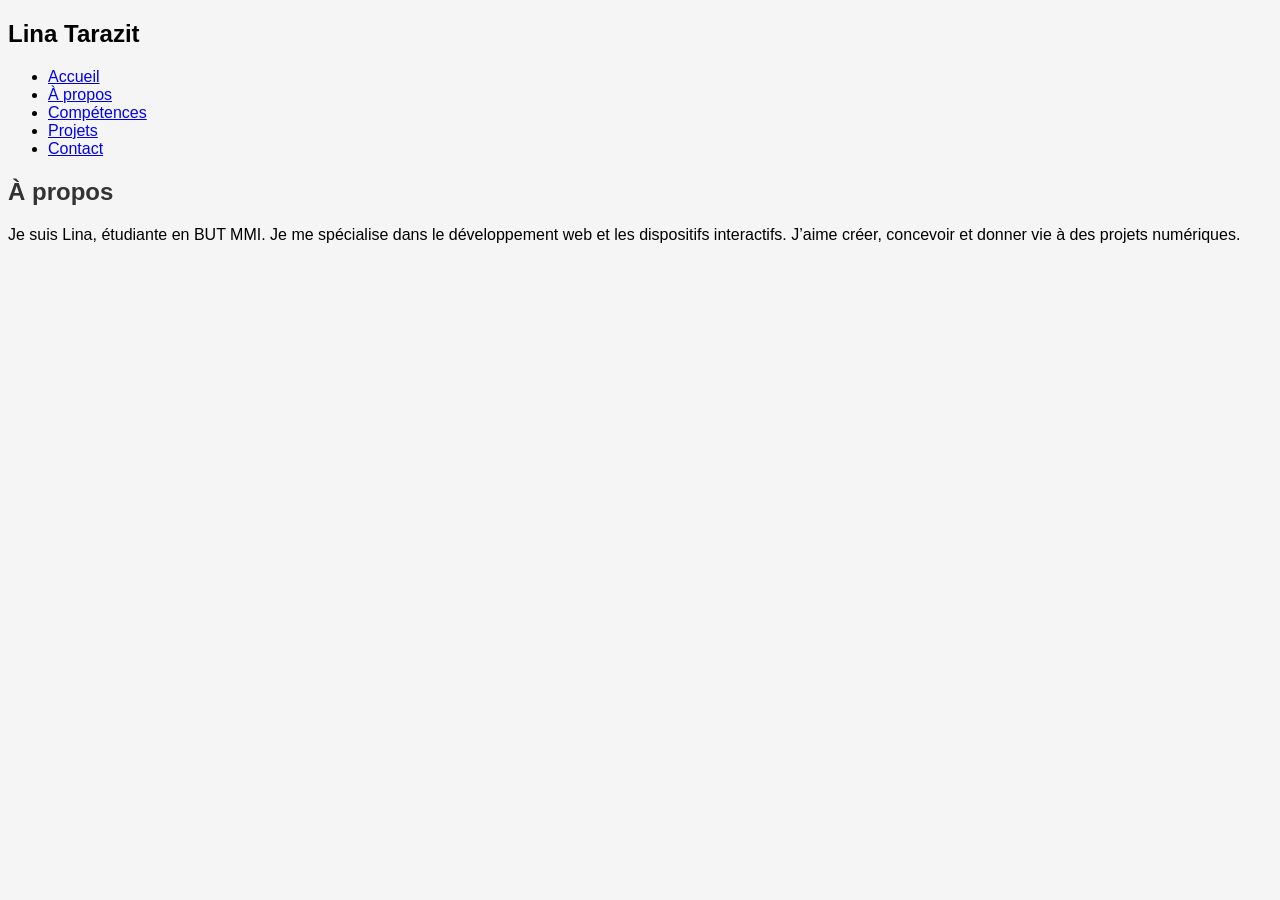
==== apropos.html @ c2084147 "Structure HTML base" ====
<!DOCTYPE html>
<html lang="fr">
<head>
    <meta charset="UTF-8">
    <title>À propos - Lina Tarazit</title>
    <link rel="stylesheet" href="style.css">
</head>

<body>

<header>
    <nav>
        <h2 class="logo">Lina Tarazit</h2>
        <ul>
            <li><a href="index.html">Accueil</a></li>
            <li><a href="apropos.html">À propos</a></li>
            <li><a href="competences.html">Compétences</a></li>
            <li><a href="projets.html">Projets</a></li>
            <li><a href="contact.html">Contact</a></li>
        </ul>
    </nav>
</header>

<section id="apropos">
    <h1>À propos</h1>
    <p>Je suis Lina, étudiante en BUT MMI. Je me spécialise dans le développement web et les dispositifs interactifs. 
    J’aime créer, concevoir et donner vie à des projets numériques.</p>
</section>

</body>
</html>
---- style.css ----
body {
    background: #f5f5f5;
    font-family: Arial;
}
h1 {
    color: #333;
}
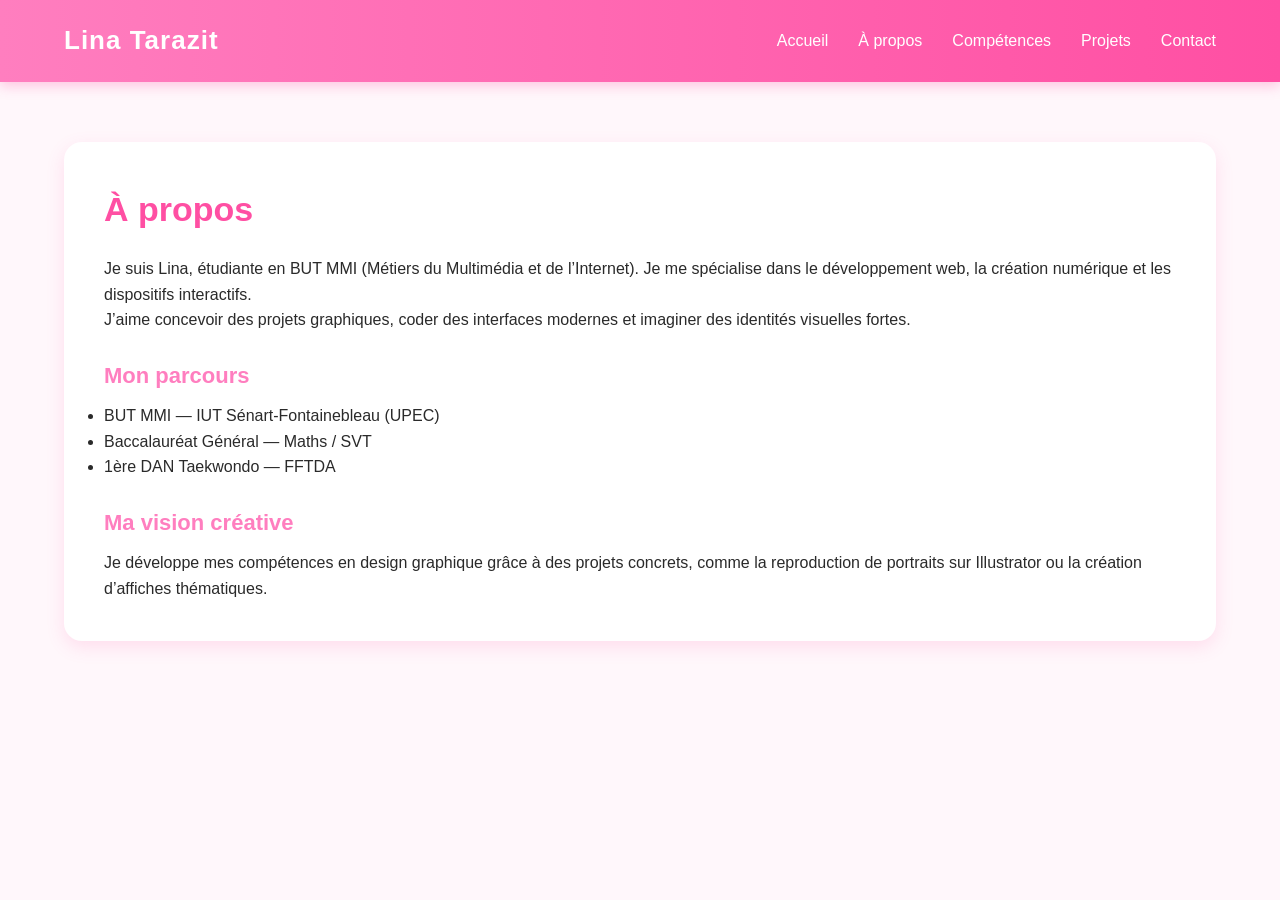
==== commit 3200860a: "AvancementV1" ====
--- a/apropos.html
+++ b/apropos.html
@@ -1,5 +1,6 @@
 <!DOCTYPE html>
 <html lang="fr">
+
 <head>
     <meta charset="UTF-8">
     <title>À propos - Lina Tarazit</title>
@@ -8,25 +9,41 @@
 
 <body>
 
-<header>
-    <nav>
-        <h2 class="logo">Lina Tarazit</h2>
+    <header>
+        <nav>
+            <h2 class="logo">Lina Tarazit</h2>
+            <ul>
+                <li><a href="index.html">Accueil</a></li>
+                <li><a href="apropos.html">À propos</a></li>
+                <li><a href="competences.html">Compétences</a></li>
+                <li><a href="projets.html">Projets</a></li>
+                <li><a href="contact.html">Contact</a></li>
+            </ul>
+        </nav>
+    </header>
+
+    <section id="apropos">
+        <h1>À propos</h1>
+
+        <p>Je suis Lina, étudiante en BUT MMI (Métiers du Multimédia et de l’Internet).
+            Je me spécialise dans le développement web, la création numérique et les dispositifs interactifs.</p>
+
+        <p>J’aime concevoir des projets graphiques, coder des interfaces modernes et imaginer des identités visuelles
+            fortes.</p>
+
+        <h3>Mon parcours</h3>
         <ul>
-            <li><a href="index.html">Accueil</a></li>
-            <li><a href="apropos.html">À propos</a></li>
-            <li><a href="competences.html">Compétences</a></li>
-            <li><a href="projets.html">Projets</a></li>
-            <li><a href="contact.html">Contact</a></li>
+            <li>BUT MMI — IUT Sénart-Fontainebleau (UPEC)</li>
+            <li>Baccalauréat Général — Maths / SVT</li>
+            <li>1ère DAN Taekwondo — FFTDA</li>
         </ul>
-    </nav>
-</header>
 
-<section id="apropos">
-    <h1>À propos</h1>
-    <p>Je suis Lina, étudiante en BUT MMI. Je me spécialise dans le développement web et les dispositifs interactifs. 
-    J’aime créer, concevoir et donner vie à des projets numériques.</p>
-</section>
+        <h3>Ma vision créative</h3>
+        <p>Je développe mes compétences en design graphique grâce à des projets concrets, comme la reproduction de
+            portraits sur Illustrator ou la création d’affiches thématiques.</p>
+    </section>
+
 
 </body>
-</html>
 
+</html>
--- a/style.css
+++ b/style.css
@@ -1,7 +1,274 @@
+/* -------------------------------------------------- */
+/* RESET */
+/* -------------------------------------------------- */
+
+* {
+    margin: 0;
+    padding: 0;
+    box-sizing: border-box;
+}
+
 body {
-    background: #f5f5f5;
-    font-family: Arial;
-}
-h1 {
+    font-family: "Poppins", sans-serif;
+    background: #fff7fb; /* rose très léger */
+    color: #2a2a2a;
+    line-height: 1.6;
+    overflow-x: hidden;
+}
+
+/* -------------------------------------------------- */
+/* HEADER */
+/* -------------------------------------------------- */
+
+header {
+    background: linear-gradient(90deg, #ff7ebf, #ff4fa3); /* rose dégradé */
+    padding: 20px 0;
+    position: sticky;
+    top: 0;
+    z-index: 100;
+    box-shadow: 0 4px 12px rgba(255, 79, 163, 0.3);
+}
+
+nav {
+    width: 90%;
+    margin: auto;
+    display: flex;
+    justify-content: space-between;
+    align-items: center;
+}
+
+.logo {
+    color: white;
+    font-size: 26px;
+    font-weight: 700;
+    letter-spacing: 1px;
+}
+
+nav ul {
+    list-style: none;
+    display: flex;
+    gap: 30px;
+}
+
+nav ul li a {
+    color: white;
+    text-decoration: none;
+    font-size: 16px;
+    transition: 0.3s ease;
+}
+
+nav ul li a:hover {
+    color: #ffe3f3;
+    transform: scale(1.1);
+}
+
+/* -------------------------------------------------- */
+/* SECTIONS */
+/* -------------------------------------------------- */
+
+section {
+    width: 90%;
+    margin: 60px auto;
+    padding: 40px;
+    background: white;
+    border-radius: 18px;
+    box-shadow: 0 6px 18px rgba(255, 79, 163, 0.15);
+    animation: fadeIn 0.8s ease forwards;
+}
+
+@keyframes fadeIn {
+    from { opacity: 0; transform: translateY(20px); }
+    to { opacity: 1; transform: translateY(0); }
+}
+
+section h1 {
+    font-size: 34px;
+    margin-bottom: 20px;
+    color: #ff4fa3; /* rose vif */
+    font-weight: 700;
+}
+
+section h3 {
+    font-size: 22px;
+    margin: 25px 0 10px;
+    color: #ff7ebf; /* rose pastel */
+}
+
+/* -------------------------------------------------- */
+/* GRID PROJETS */
+/* -------------------------------------------------- */
+
+.project-grid {
+    display: grid;
+    grid-template-columns: repeat(auto-fit, minmax(280px, 1fr));
+    gap: 35px;
+    margin-top: 40px;
+}
+
+.project-card {
+    background: #ffffff;
+    border-radius: 18px;
+    padding: 20px;
+    box-shadow: 0 6px 18px rgba(255, 79, 163, 0.18);
+    transition: 0.3s ease;
+    overflow: hidden;
+    border: 2px solid #ffd0e8; /* contour rose pastel */
+}
+
+.project-card:hover {
+    transform: translateY(-8px);
+    box-shadow: 0 10px 25px rgba(255, 79, 163, 0.25);
+}
+
+/* -------------------------------------------------- */
+/* IMAGES */
+/* -------------------------------------------------- */
+
+.project-card img {
+    width: 100%;
+    max-height: 350px;
+    object-fit: contain;
+    background: #ffeaf5; /* fond rose très léger */
+    border-radius: 14px;
+    margin-bottom: 15px;
+    transition: 0.4s ease;
+}
+
+.project-card:hover img {
+    transform: scale(1.03);
+}
+
+/* -------------------------------------------------- */
+/* TEXTES */
+/* -------------------------------------------------- */
+
+.project-card h3 {
+    font-size: 20px;
+    margin-bottom: 10px;
+    color: #ff4fa3;
+    font-weight: 600;
+}
+
+.project-card p {
+    font-size: 15px;
+    margin-bottom: 10px;
+}
+
+.project-card a {
+    color: #ff4fa3;
+    font-weight: 600;
+    text-decoration: none;
+}
+
+.project-card a:hover {
+    text-decoration: underline;
+}
+
+/* -------------------------------------------------- */
+/* FOOTER */
+/* -------------------------------------------------- */
+
+footer {
+    background: #ff4fa3;
+    color: white;
+    padding: 30px;
+    text-align: center;
+    margin-top: 60px;
+    font-size: 14px;
+    letter-spacing: 0.5px;
+    box-shadow: 0 -4px 12px rgba(255, 79, 163, 0.25);
+}
+
+/* -------------------------------------------------- */
+/* RESPONSIVE */
+/* -------------------------------------------------- */
+
+@media (max-width: 768px) {
+
+    nav ul {
+        gap: 15px;
+    }
+
+    section {
+        padding: 25px;
+    }
+
+    .project-card img {
+        max-height: 250px;
+    }
+}
+
+
+/* -------------------------------------------------- */
+/* COMPETENCES INTERACTIVES */
+/* -------------------------------------------------- */
+
+#competences {
+    text-align: center;
+}
+
+.competences-intro {
+    font-size: 18px;
+    margin-bottom: 30px;
+    color: #444;
+    max-width: 600px;
+    margin-left: auto;
+    margin-right: auto;
+}
+
+.competences-grid {
+    display: grid;
+    grid-template-columns: repeat(auto-fit, minmax(260px, 1fr));
+    gap: 35px;
+    margin-top: 40px;
+}
+
+.competence-card {
+    background: #ffffff;
+    padding: 25px;
+    border-radius: 18px;
+    box-shadow: 0 6px 18px rgba(255, 79, 163, 0.18);
+    border: 2px solid #ffd0e8;
+    transition: 0.3s ease;
+}
+
+.competence-card:hover {
+    transform: translateY(-6px);
+    box-shadow: 0 10px 25px rgba(255, 79, 163, 0.25);
+}
+
+.competence-card h3 {
+    color: #ff4fa3;
+    margin-bottom: 15px;
+    font-size: 22px;
+}
+
+/* Barres de progression */
+.skill {
+    margin-bottom: 15px;
+    text-align: left;
+}
+
+.skill span {
+    font-weight: 600;
     color: #333;
 }
+
+.bar {
+    width: 100%;
+    height: 10px;
+    background: #ffe3f3;
+    border-radius: 10px;
+    margin-top: 5px;
+    overflow: hidden;
+}
+
+.progress {
+    height: 100%;
+    background: #ff4fa3;
+    width: 0;
+    border-radius: 10px;
+    transition: width 1s ease;
+}
+
+
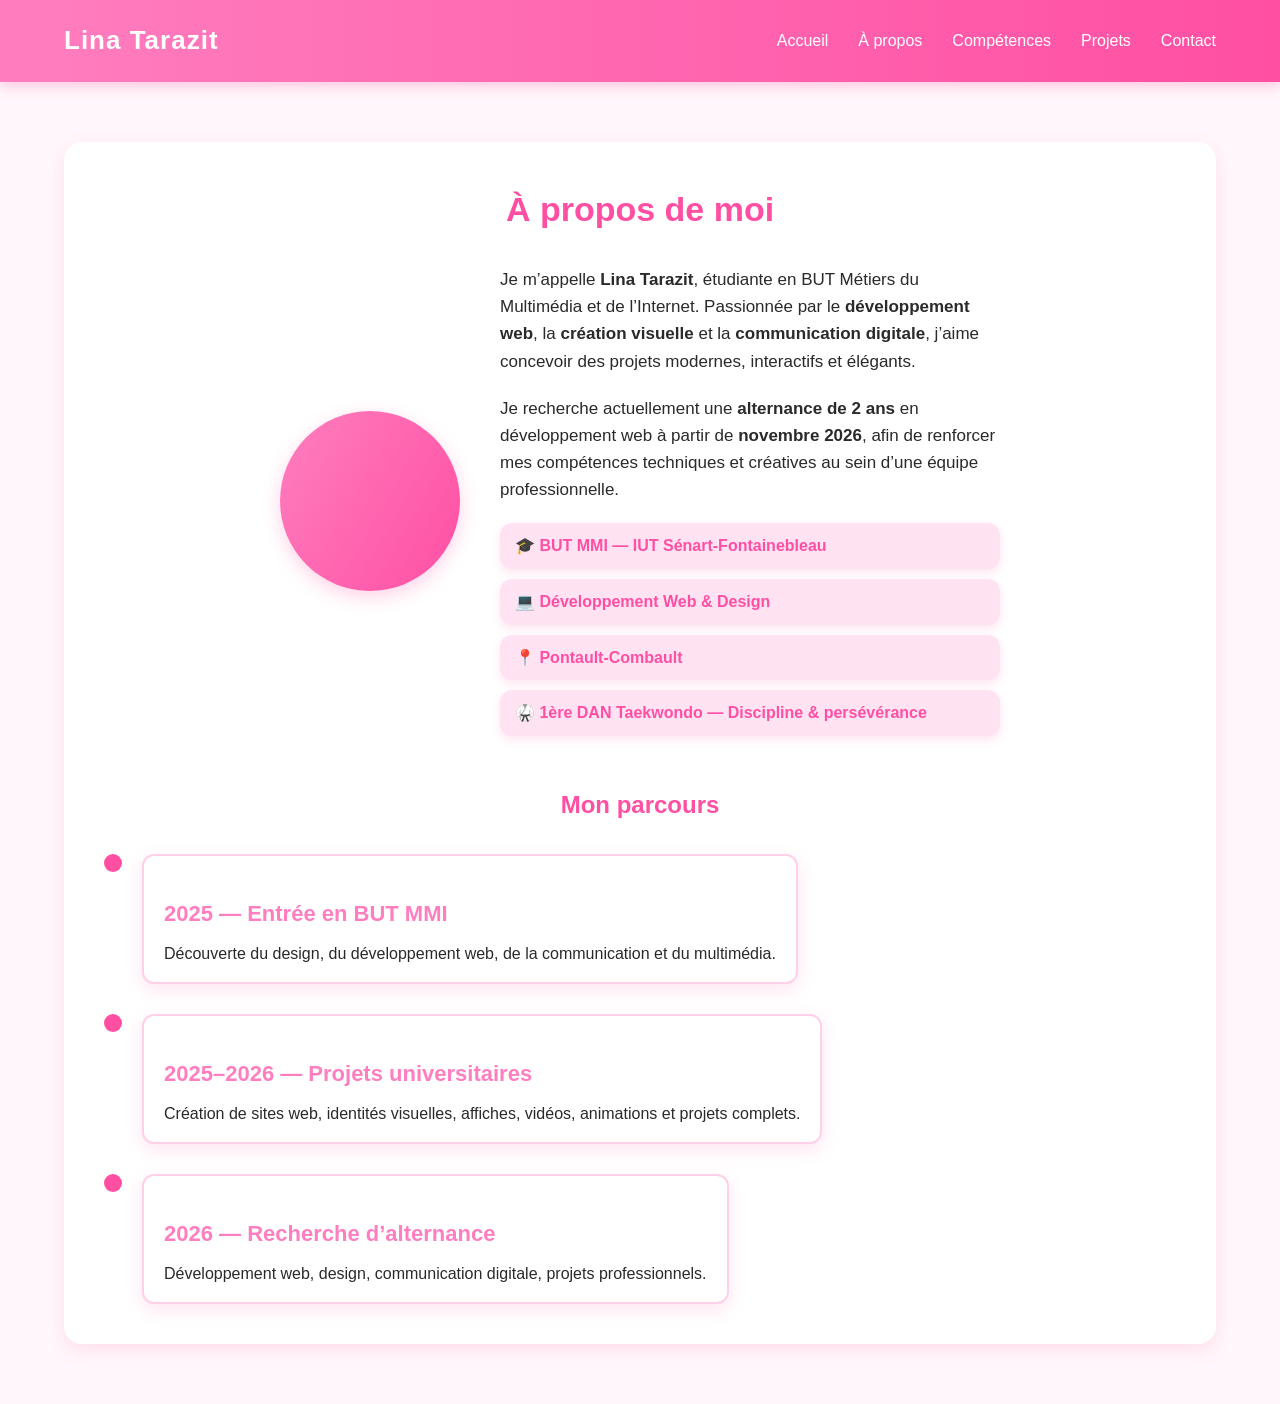
==== commit 38679646: "Final_Version2" ====
--- a/apropos.html
+++ b/apropos.html
@@ -9,41 +9,85 @@
 
 <body>
 
-    <header>
-        <nav>
-            <h2 class="logo">Lina Tarazit</h2>
-            <ul>
-                <li><a href="index.html">Accueil</a></li>
-                <li><a href="apropos.html">À propos</a></li>
-                <li><a href="competences.html">Compétences</a></li>
-                <li><a href="projets.html">Projets</a></li>
-                <li><a href="contact.html">Contact</a></li>
-            </ul>
-        </nav>
-    </header>
+<header>
+    <nav>
+        <h2 class="logo">Lina Tarazit</h2>
+        <ul>
+            <li><a href="index.html">Accueil</a></li>
+            <li><a href="apropos.html">À propos</a></li>
+            <li><a href="competences.html">Compétences</a></li>
+            <li><a href="projets.html">Projets</a></li>
+            <li><a href="contact.html">Contact</a></li>
+        </ul>
+    </nav>
+</header>
 
-    <section id="apropos">
-        <h1>À propos</h1>
+<section id="apropos">
 
-        <p>Je suis Lina, étudiante en BUT MMI (Métiers du Multimédia et de l’Internet).
-            Je me spécialise dans le développement web, la création numérique et les dispositifs interactifs.</p>
+    <h1>À propos de moi</h1>
 
-        <p>J’aime concevoir des projets graphiques, coder des interfaces modernes et imaginer des identités visuelles
-            fortes.</p>
+    <div class="apropos-container">
 
-        <h3>Mon parcours</h3>
-        <ul>
-            <li>BUT MMI — IUT Sénart-Fontainebleau (UPEC)</li>
-            <li>Baccalauréat Général — Maths / SVT</li>
-            <li>1ère DAN Taekwondo — FFTDA</li>
-        </ul>
+        <!-- PHOTO -->
+        <div class="apropos-photo">
+            <div class="photo-circle"></div>
+        </div>
 
-        <h3>Ma vision créative</h3>
-        <p>Je développe mes compétences en design graphique grâce à des projets concrets, comme la reproduction de
-            portraits sur Illustrator ou la création d’affiches thématiques.</p>
-    </section>
+        <!-- TEXTE -->
+        <div class="apropos-texte">
+            <p class="intro">
+                Je m’appelle <strong>Lina Tarazit</strong>, étudiante en BUT Métiers du Multimédia et de l’Internet.
+                Passionnée par le <strong>développement web</strong>, la <strong>création visuelle</strong> et la 
+                <strong>communication digitale</strong>, j’aime concevoir des projets modernes, interactifs et élégants.
+            </p>
 
+            <p class="intro">
+                Je recherche actuellement une <strong>alternance de 2 ans</strong> en développement web à partir de 
+                <strong>novembre 2026</strong>, afin de renforcer mes compétences techniques et créatives au sein d’une équipe professionnelle.
+            </p>
 
+            <div class="infos">
+                <div class="info-item">🎓 BUT MMI — IUT Sénart-Fontainebleau</div>
+                <div class="info-item">💻 Développement Web & Design</div>
+                <div class="info-item">📍 Pontault-Combault</div>
+                <div class="info-item">🥋 1ère DAN Taekwondo — Discipline & persévérance</div>
+            </div>
+        </div>
+    </div>
+
+    <!-- PARCOURS -->
+    <h2 class="timeline-title">Mon parcours</h2>
+
+    <div class="timeline">
+
+        <div class="timeline-item">
+            <div class="timeline-dot"></div>
+            <div class="timeline-content">
+                <h3>2025 — Entrée en BUT MMI</h3>
+                <p>Découverte du design, du développement web, de la communication et du multimédia.</p>
+            </div>
+        </div>
+
+        <div class="timeline-item">
+            <div class="timeline-dot"></div>
+            <div class="timeline-content">
+                <h3>2025–2026 — Projets universitaires</h3>
+                <p>Création de sites web, identités visuelles, affiches, vidéos, animations et projets complets.</p>
+            </div>
+        </div>
+
+        <div class="timeline-item">
+            <div class="timeline-dot"></div>
+            <div class="timeline-content">
+                <h3>2026 — Recherche d’alternance</h3>
+                <p>Développement web, design, communication digitale, projets professionnels.</p>
+            </div>
+        </div>
+
+    </div>
+
+</section>
+
+<script src="script.js"></script>
 </body>
-
-</html>+</html>
--- a/style.css
+++ b/style.css
@@ -272,3 +272,258 @@
 }
 
 
+#accueil {
+    background: linear-gradient(120deg, #ffe3f3, #ff7ebf, #ff4fa3);
+    background-size: 300% 300%;
+    animation: gradientMove 12s ease infinite;
+    color: white;
+}
+
+@keyframes gradientMove {
+    0% { background-position: 0% 50%; }
+    50% { background-position: 100% 50%; }
+    100% { background-position: 0% 50%; }
+}
+
+#accueil h1 {
+    opacity: 0;
+    transform: translateY(20px);
+    animation: fadeUp 1s ease forwards;
+}
+
+#accueil h2 {
+    opacity: 0;
+    transform: translateY(20px);
+    animation: fadeUp 1s ease forwards 0.3s;
+}
+
+@keyframes fadeUp {
+    to {
+        opacity: 1;
+        transform: translateY(0);
+    }
+}
+
+/* -------------------------------------------------- */
+/* ACCUEIL — BOUTON */
+/* -------------------------------------------------- */
+
+.cta-btn {
+    display: inline-block;
+    margin-top: 25px;
+    padding: 12px 25px;
+    background: white;
+    color: #ff4fa3;
+    font-weight: 600;
+    border-radius: 12px;
+    text-decoration: none;
+    transition: 0.3s ease;
+}
+
+.cta-btn:hover {
+    background: #ffe3f3;
+    transform: translateY(-4px);
+    box-shadow: 0 6px 15px rgba(255, 79, 163, 0.3);
+}
+
+/* -------------------------------------------------- */
+/* ACCUEIL — ICONES */
+/* -------------------------------------------------- */
+
+.skills-icons {
+    margin-top: 30px;
+    display: flex;
+    gap: 20px;
+    justify-content: center;
+    flex-wrap: wrap;
+}
+
+.icon {
+    background: rgba(255, 255, 255, 0.3);
+    padding: 12px 20px;
+    border-radius: 12px;
+    backdrop-filter: blur(6px);
+    color: white;
+    font-weight: 600;
+    transition: 0.3s ease;
+}
+
+.icon:hover {
+    transform: translateY(-5px);
+    background: rgba(255, 255, 255, 0.5);
+}
+
+#accueil h1 {
+    opacity: 0;
+    transform: translateY(20px);
+    animation: fadeUp 1s ease forwards;
+}
+
+#accueil h2 {
+    opacity: 0;
+    transform: translateY(20px);
+    animation: fadeUp 1s ease forwards 0.3s;
+}
+
+@keyframes fadeUp {
+    to {
+        opacity: 1;
+        transform: translateY(0);
+    }
+}
+
+#accueil {
+    background: linear-gradient(120deg, #ffe3f3, #ff7ebf, #ff4fa3);
+    background-size: 300% 300%;
+    animation: gradientMove 12s ease infinite;
+    color: white;
+}
+
+@keyframes gradientMove {
+    0% { background-position: 0% 50%; }
+    50% { background-position: 100% 50%; }
+    100% { background-position: 0% 50%; }
+}
+
+
+/* -------------------------------------------------- */
+/* A PROPOS */
+/* -------------------------------------------------- */
+
+#apropos {
+    text-align: center;
+}
+
+.apropos-container {
+    display: flex;
+    align-items: center;
+    justify-content: center;
+    gap: 40px;
+    flex-wrap: wrap;
+    margin-top: 30px;
+}
+
+/* Photo ronde */
+.photo-circle {
+    width: 180px;
+    height: 180px;
+    background: linear-gradient(120deg, #ff7ebf, #ff4fa3);
+    border-radius: 50%;
+    box-shadow: 0 6px 18px rgba(255, 79, 163, 0.25);
+    animation: popIn 0.8s ease forwards;
+}
+
+@keyframes popIn {
+    from { transform: scale(0.6); opacity: 0; }
+    to { transform: scale(1); opacity: 1; }
+}
+
+/* Texte */
+.apropos-texte {
+    max-width: 500px;
+    text-align: left;
+}
+
+.apropos-texte h1 {
+    color: #ff4fa3;
+    margin-bottom: 15px;
+}
+
+.apropos-texte .intro {
+    font-size: 17px;
+    margin-bottom: 20px;
+}
+
+/* Infos */
+.infos {
+    display: flex;
+    flex-direction: column;
+    gap: 10px;
+}
+
+.info-item {
+    background: #ffe3f3;
+    padding: 10px 15px;
+    border-radius: 12px;
+    font-weight: 600;
+    color: #ff4fa3;
+    box-shadow: 0 4px 10px rgba(255, 79, 163, 0.15);
+    transition: 0.3s ease;
+}
+
+.info-item:hover {
+    transform: translateX(6px);
+}
+
+/* Timeline */
+.timeline-title {
+    margin-top: 50px;
+    color: #ff4fa3;
+}
+
+.timeline {
+    margin-top: 30px;
+    display: flex;
+    flex-direction: column;
+    gap: 30px;
+}
+
+.timeline-item {
+    display: flex;
+    align-items: flex-start;
+    gap: 20px;
+    opacity: 0;
+    transform: translateY(20px);
+    animation: fadeUp 1s ease forwards;
+}
+
+.timeline-item:nth-child(2) {
+    animation-delay: 0.3s;
+}
+
+.timeline-item:nth-child(3) {
+    animation-delay: 0.6s;
+}
+
+.timeline-dot {
+    width: 18px;
+    height: 18px;
+    background: #ff4fa3;
+    border-radius: 50%;
+}
+
+.timeline-content {
+    background: white;
+    padding: 15px 20px;
+    border-radius: 12px;
+    box-shadow: 0 6px 18px rgba(255, 79, 163, 0.15);
+    border: 2px solid #ffd0e8;
+    text-align: left;
+}
+
+
+#apropos .intro,
+#apropos .info-item,
+#apropos .timeline-item {
+    transition: 0.8s ease;
+}
+
+
+.photo-circle {
+    transition: transform 0.4s ease;
+}
+
+.photo-circle:hover {
+    transform: scale(1.08) rotate(2deg);
+}
+
+
+.timeline-dot {
+    animation: pulse 2s infinite ease-in-out;
+}
+
+@keyframes pulse {
+    0% { transform: scale(1); }
+    50% { transform: scale(1.25); }
+    100% { transform: scale(1); }
+}
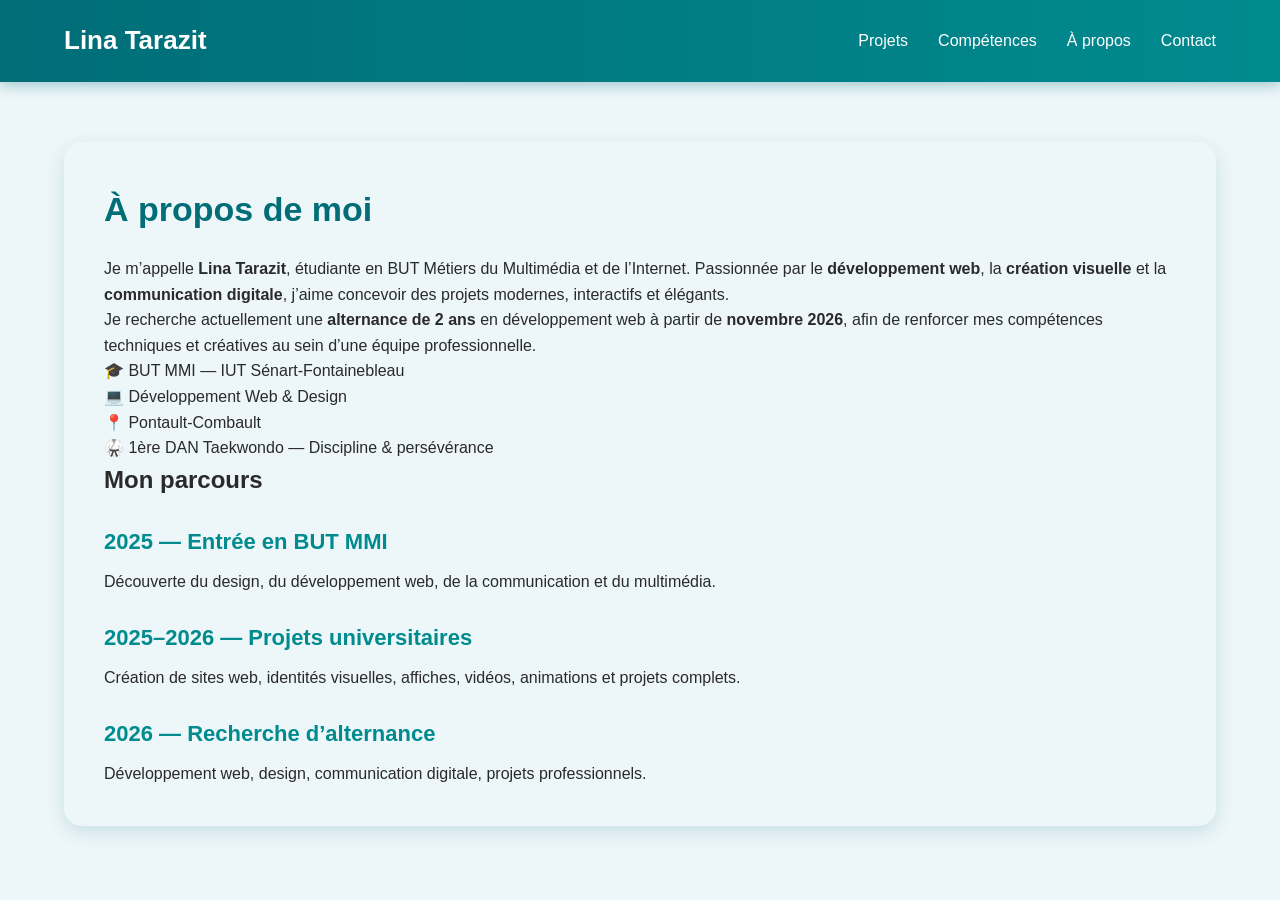
==== commit c542144c: "modificationVProfSite" ====
--- a/apropos.html
+++ b/apropos.html
@@ -9,85 +9,88 @@
 
 <body>
 
-<header>
-    <nav>
-        <h2 class="logo">Lina Tarazit</h2>
-        <ul>
-            <li><a href="index.html">Accueil</a></li>
-            <li><a href="apropos.html">À propos</a></li>
-            <li><a href="competences.html">Compétences</a></li>
-            <li><a href="projets.html">Projets</a></li>
-            <li><a href="contact.html">Contact</a></li>
-        </ul>
-    </nav>
-</header>
+    <header>
+        <nav>
+            <h2 class="logo"><a href="index.html">Lina Tarazit</a></h2>
+            <ul>
+                <li><a href="projets.html">Projets</a></li>
+                <li><a href="competences.html">Compétences</a></li>
+                <li><a href="apropos.html">À propos</a></li>
+                <li><a href="contact.html">Contact</a></li>
+            </ul>
+        </nav>
 
-<section id="apropos">
+    </header>
 
-    <h1>À propos de moi</h1>
+    <section id="apropos">
 
-    <div class="apropos-container">
+        <h1>À propos de moi</h1>
 
-        <!-- PHOTO -->
-        <div class="apropos-photo">
-            <div class="photo-circle"></div>
-        </div>
+        <div class="apropos-container">
 
-        <!-- TEXTE -->
-        <div class="apropos-texte">
-            <p class="intro">
-                Je m’appelle <strong>Lina Tarazit</strong>, étudiante en BUT Métiers du Multimédia et de l’Internet.
-                Passionnée par le <strong>développement web</strong>, la <strong>création visuelle</strong> et la 
-                <strong>communication digitale</strong>, j’aime concevoir des projets modernes, interactifs et élégants.
-            </p>
+            <!-- PHOTO -->
+            <div class="apropos-photo">
+                <div class="photo-circle"></div>
+            </div>
 
-            <p class="intro">
-                Je recherche actuellement une <strong>alternance de 2 ans</strong> en développement web à partir de 
-                <strong>novembre 2026</strong>, afin de renforcer mes compétences techniques et créatives au sein d’une équipe professionnelle.
-            </p>
+            <!-- TEXTE -->
+            <div class="apropos-texte">
+                <p class="intro">
+                    Je m’appelle <strong>Lina Tarazit</strong>, étudiante en BUT Métiers du Multimédia et de l’Internet.
+                    Passionnée par le <strong>développement web</strong>, la <strong>création visuelle</strong> et la
+                    <strong>communication digitale</strong>, j’aime concevoir des projets modernes, interactifs et
+                    élégants.
+                </p>
 
-            <div class="infos">
-                <div class="info-item">🎓 BUT MMI — IUT Sénart-Fontainebleau</div>
-                <div class="info-item">💻 Développement Web & Design</div>
-                <div class="info-item">📍 Pontault-Combault</div>
-                <div class="info-item">🥋 1ère DAN Taekwondo — Discipline & persévérance</div>
-            </div>
-        </div>
-    </div>
+                <p class="intro">
+                    Je recherche actuellement une <strong>alternance de 2 ans</strong> en développement web à partir de
+                    <strong>novembre 2026</strong>, afin de renforcer mes compétences techniques et créatives au sein
+                    d’une équipe professionnelle.
+                </p>
 
-    <!-- PARCOURS -->
-    <h2 class="timeline-title">Mon parcours</h2>
-
-    <div class="timeline">
-
-        <div class="timeline-item">
-            <div class="timeline-dot"></div>
-            <div class="timeline-content">
-                <h3>2025 — Entrée en BUT MMI</h3>
-                <p>Découverte du design, du développement web, de la communication et du multimédia.</p>
+                <div class="infos">
+                    <div class="info-item">🎓 BUT MMI — IUT Sénart-Fontainebleau</div>
+                    <div class="info-item">💻 Développement Web & Design</div>
+                    <div class="info-item">📍 Pontault-Combault</div>
+                    <div class="info-item">🥋 1ère DAN Taekwondo — Discipline & persévérance</div>
+                </div>
             </div>
         </div>
 
-        <div class="timeline-item">
-            <div class="timeline-dot"></div>
-            <div class="timeline-content">
-                <h3>2025–2026 — Projets universitaires</h3>
-                <p>Création de sites web, identités visuelles, affiches, vidéos, animations et projets complets.</p>
+        <!-- PARCOURS -->
+        <h2 class="timeline-title">Mon parcours</h2>
+
+        <div class="timeline">
+
+            <div class="timeline-item">
+                <div class="timeline-dot"></div>
+                <div class="timeline-content">
+                    <h3>2025 — Entrée en BUT MMI</h3>
+                    <p>Découverte du design, du développement web, de la communication et du multimédia.</p>
+                </div>
             </div>
+
+            <div class="timeline-item">
+                <div class="timeline-dot"></div>
+                <div class="timeline-content">
+                    <h3>2025–2026 — Projets universitaires</h3>
+                    <p>Création de sites web, identités visuelles, affiches, vidéos, animations et projets complets.</p>
+                </div>
+            </div>
+
+            <div class="timeline-item">
+                <div class="timeline-dot"></div>
+                <div class="timeline-content">
+                    <h3>2026 — Recherche d’alternance</h3>
+                    <p>Développement web, design, communication digitale, projets professionnels.</p>
+                </div>
+            </div>
+
         </div>
 
-        <div class="timeline-item">
-            <div class="timeline-dot"></div>
-            <div class="timeline-content">
-                <h3>2026 — Recherche d’alternance</h3>
-                <p>Développement web, design, communication digitale, projets professionnels.</p>
-            </div>
-        </div>
+    </section>
 
-    </div>
+    <script src="script.js"></script>
+</body>
 
-</section>
-
-<script src="script.js"></script>
-</body>
-</html>
+</html>
--- a/style.css
+++ b/style.css
@@ -10,7 +10,7 @@
 
 body {
     font-family: "Poppins", sans-serif;
-    background: #fff7fb; /* rose très léger */
+    background: #edf6f9;
     color: #2a2a2a;
     line-height: 1.6;
     overflow-x: hidden;
@@ -21,12 +21,12 @@
 /* -------------------------------------------------- */
 
 header {
-    background: linear-gradient(90deg, #ff7ebf, #ff4fa3); /* rose dégradé */
+    background: linear-gradient(90deg, #006d77, #008b8f);
     padding: 20px 0;
     position: sticky;
     top: 0;
     z-index: 100;
-    box-shadow: 0 4px 12px rgba(255, 79, 163, 0.3);
+    box-shadow: 0 4px 12px rgba(0, 109, 119, 0.3);
 }
 
 nav {
@@ -37,11 +37,11 @@
     align-items: center;
 }
 
-.logo {
+.logo a {
     color: white;
+    text-decoration: none;
     font-size: 26px;
     font-weight: 700;
-    letter-spacing: 1px;
 }
 
 nav ul {
@@ -58,8 +58,7 @@
 }
 
 nav ul li a:hover {
-    color: #ffe3f3;
-    transform: scale(1.1);
+    opacity: 0.8;
 }
 
 /* -------------------------------------------------- */
@@ -70,9 +69,9 @@
     width: 90%;
     margin: 60px auto;
     padding: 40px;
-    background: white;
-    border-radius: 18px;
-    box-shadow: 0 6px 18px rgba(255, 79, 163, 0.15);
+    background: #edf6f9;
+    border-radius: 18px;
+    box-shadow: 0 6px 18px rgba(0, 109, 119, 0.15);
     animation: fadeIn 0.8s ease forwards;
 }
 
@@ -84,18 +83,18 @@
 section h1 {
     font-size: 34px;
     margin-bottom: 20px;
-    color: #ff4fa3; /* rose vif */
+    color: #006d77;
     font-weight: 700;
 }
 
 section h3 {
     font-size: 22px;
     margin: 25px 0 10px;
-    color: #ff7ebf; /* rose pastel */
-}
-
-/* -------------------------------------------------- */
-/* GRID PROJETS */
+    color: #008b8f;
+}
+
+/* -------------------------------------------------- */
+/* PROJETS */
 /* -------------------------------------------------- */
 
 .project-grid {
@@ -106,77 +105,125 @@
 }
 
 .project-card {
+    display: block;
     background: #ffffff;
     border-radius: 18px;
     padding: 20px;
-    box-shadow: 0 6px 18px rgba(255, 79, 163, 0.18);
-    transition: 0.3s ease;
-    overflow: hidden;
-    border: 2px solid #ffd0e8; /* contour rose pastel */
+    text-decoration: none;
+    color: inherit;
+    border: 2px solid #83c5be;
+    box-shadow: 0 6px 18px rgba(0, 109, 119, 0.18);
+    transition: 0.3s ease;
 }
 
 .project-card:hover {
     transform: translateY(-8px);
-    box-shadow: 0 10px 25px rgba(255, 79, 163, 0.25);
-}
-
-/* -------------------------------------------------- */
-/* IMAGES */
-/* -------------------------------------------------- */
+    box-shadow: 0 10px 25px rgba(0, 109, 119, 0.25);
+}
 
 .project-card img {
     width: 100%;
     max-height: 350px;
     object-fit: contain;
-    background: #ffeaf5; /* fond rose très léger */
+    background: #edf6f9;
     border-radius: 14px;
     margin-bottom: 15px;
-    transition: 0.4s ease;
-}
-
-.project-card:hover img {
-    transform: scale(1.03);
-}
-
-/* -------------------------------------------------- */
-/* TEXTES */
-/* -------------------------------------------------- */
+}
 
 .project-card h3 {
     font-size: 20px;
     margin-bottom: 10px;
-    color: #ff4fa3;
+    color: #006d77;
+    transition: 0.3s ease;
+}
+
+.project-card:hover h3 {
+    color: #008b8f;
+}
+
+/* -------------------------------------------------- */
+/* PAGE PROJET DETAIL */
+/* -------------------------------------------------- */
+
+#projet-detail {
+    text-align: left;
+}
+
+.projet-desc {
+    font-size: 18px;
+    margin-bottom: 25px;
+}
+
+/* -------------------------------------------------- */
+/* SLIDER AVANT / APRÈS */
+/* -------------------------------------------------- */
+
+.slider-container {
+    position: relative;
+    width: 100%;
+    max-width: 700px;
+    margin: 40px auto;
+    overflow: hidden;
+    border-radius: 18px;
+    border: 3px solid #006d77;
+    box-shadow: 0 6px 18px rgba(0, 109, 119, 0.18);
+}
+
+.slider-img img {
+    width: 100%;
+    display: block;
+}
+
+.slider-img.vector {
+    position: absolute;
+    top: 0;
+    left: 0;
+    width: 50%;
+    overflow: hidden;
+}
+
+.slider-range {
+    width: 100%;
+    margin-top: 20px;
+    cursor: pointer;
+}
+
+.slider-img.original img {
+    transform: scale(0.97);
+}
+
+/* -------------------------------------------------- */
+/* LISTES */
+/* -------------------------------------------------- */
+
+.projet-list {
+    margin-left: 20px;
+    margin-bottom: 25px;
+}
+
+.projet-list li {
+    margin-bottom: 8px;
+    font-size: 16px;
+}
+
+/* -------------------------------------------------- */
+/* BOUTON RETOUR */
+/* -------------------------------------------------- */
+
+.retour-btn {
+    display: inline-block;
+    margin-top: 30px;
+    padding: 12px 25px;
+    background: #006d77;
+    color: white;
+    border-radius: 12px;
+    text-decoration: none;
     font-weight: 600;
-}
-
-.project-card p {
-    font-size: 15px;
-    margin-bottom: 10px;
-}
-
-.project-card a {
-    color: #ff4fa3;
-    font-weight: 600;
-    text-decoration: none;
-}
-
-.project-card a:hover {
-    text-decoration: underline;
-}
-
-/* -------------------------------------------------- */
-/* FOOTER */
-/* -------------------------------------------------- */
-
-footer {
-    background: #ff4fa3;
-    color: white;
-    padding: 30px;
-    text-align: center;
-    margin-top: 60px;
-    font-size: 14px;
-    letter-spacing: 0.5px;
-    box-shadow: 0 -4px 12px rgba(255, 79, 163, 0.25);
+    transition: 0.3s ease;
+}
+
+.retour-btn:hover {
+    background: #008b8f;
 }
 
 /* -------------------------------------------------- */
@@ -184,7 +231,6 @@
 /* -------------------------------------------------- */
 
 @media (max-width: 768px) {
-
     nav ul {
         gap: 15px;
     }
@@ -199,8 +245,20 @@
 }
 
 
-/* -------------------------------------------------- */
-/* COMPETENCES INTERACTIVES */
+.slider-img img {
+    width: 100%;
+    height: auto;
+    object-fit: cover;
+}
+.slider-img.original img,
+.slider-img.vector img {
+    aspect-ratio: 1 / 1; /* ou 4/5 selon ton portrait */
+}
+
+
+
+/* -------------------------------------------------- */
+/* COMPETENCES */
 /* -------------------------------------------------- */
 
 #competences {
@@ -227,18 +285,18 @@
     background: #ffffff;
     padding: 25px;
     border-radius: 18px;
-    box-shadow: 0 6px 18px rgba(255, 79, 163, 0.18);
-    border: 2px solid #ffd0e8;
+    box-shadow: 0 6px 18px rgba(0, 109, 119, 0.18);
+    border: 2px solid #83c5be;
     transition: 0.3s ease;
 }
 
 .competence-card:hover {
     transform: translateY(-6px);
-    box-shadow: 0 10px 25px rgba(255, 79, 163, 0.25);
+    box-shadow: 0 10px 25px rgba(0, 109, 119, 0.25);
 }
 
 .competence-card h3 {
-    color: #ff4fa3;
+    color: #006d77;
     margin-bottom: 15px;
     font-size: 22px;
 }
@@ -257,7 +315,7 @@
 .bar {
     width: 100%;
     height: 10px;
-    background: #ffe3f3;
+    background: #edf6f9;
     border-radius: 10px;
     margin-top: 5px;
     overflow: hidden;
@@ -265,265 +323,291 @@
 
 .progress {
     height: 100%;
-    background: #ff4fa3;
+    background: #006d77;
     width: 0;
     border-radius: 10px;
     transition: width 1s ease;
 }
 
-
-#accueil {
-    background: linear-gradient(120deg, #ffe3f3, #ff7ebf, #ff4fa3);
-    background-size: 300% 300%;
-    animation: gradientMove 12s ease infinite;
+/* -------------------------------------------------- */
+/* PAGE AFFICHE MALDIVES */
+/* -------------------------------------------------- */
+
+.affiche-container {
+    width: 100%;
+    max-width: 700px;
+    margin: 30px auto;
+    text-align: center;
+}
+
+.affiche-img {
+    width: 100%;
+    border-radius: 18px;
+    border: 3px solid #006d77;
+    box-shadow: 0 6px 18px rgba(0, 109, 119, 0.18);
+}
+
+/* -------------------------------------------------- */
+/* PAGE ANTIGAS’P */
+/* -------------------------------------------------- */
+
+.site-container {
+    width: 100%;
+    max-width: 900px;
+    margin: 30px auto;
+    text-align: center;
+}
+
+.site-img {
+    width: 100%;
+    border-radius: 18px;
+    border: 3px solid #006d77;
+    box-shadow: 0 6px 18px rgba(0, 109, 119, 0.18);
+}
+
+.site-btn {
+    display: inline-block;
+    margin: 20px auto 40px;
+    padding: 12px 25px;
+    background: #006d77;
     color: white;
-}
-
-@keyframes gradientMove {
-    0% { background-position: 0% 50%; }
-    50% { background-position: 100% 50%; }
-    100% { background-position: 0% 50%; }
-}
-
-#accueil h1 {
-    opacity: 0;
-    transform: translateY(20px);
-    animation: fadeUp 1s ease forwards;
-}
-
-#accueil h2 {
-    opacity: 0;
-    transform: translateY(20px);
-    animation: fadeUp 1s ease forwards 0.3s;
-}
-
-@keyframes fadeUp {
-    to {
-        opacity: 1;
-        transform: translateY(0);
-    }
-}
-
-/* -------------------------------------------------- */
-/* ACCUEIL — BOUTON */
-/* -------------------------------------------------- */
-
-.cta-btn {
-    display: inline-block;
-    margin-top: 25px;
-    padding: 12px 25px;
-    background: white;
-    color: #ff4fa3;
-    font-weight: 600;
     border-radius: 12px;
     text-decoration: none;
-    transition: 0.3s ease;
-}
-
-.cta-btn:hover {
-    background: #ffe3f3;
+    font-weight: 600;
+    transition: 0.3s ease;
+}
+
+.site-btn:hover {
+    background: #008b8f;
+}
+
+
+/* -------------------------------------------------- */
+/* PAGE LOGO AKOU */
+/* -------------------------------------------------- */
+
+.affiche-container {
+    width: 100%;
+    max-width: 600px;
+    margin: 30px auto;
+    text-align: center;
+}
+
+.affiche-img {
+    width: 100%;
+    border-radius: 18px;
+    border: 3px solid #006d77;
+    box-shadow: 0 6px 18px rgba(0, 109, 119, 0.18);
+}
+
+
+/* -------------------------------------------------- */
+/* PAGE PREVENTION IA */
+/* -------------------------------------------------- */
+
+.affiche-container {
+    width: 100%;
+    max-width: 700px;
+    margin: 30px auto;
+    text-align: center;
+}
+
+.affiche-img {
+    width: 100%;
+    border-radius: 18px;
+    border: 3px solid #006d77;
+    box-shadow: 0 6px 18px rgba(0, 109, 119, 0.18);
+}
+
+
+/* -------------------------------------------------- */
+/* PAGE SUNCHUAN */
+/* -------------------------------------------------- */
+
+.logo-grid {
+    display: grid;
+    grid-template-columns: repeat(auto-fit, minmax(180px, 1fr));
+    gap: 25px;
+    margin: 30px 0;
+}
+
+.logo-item {
+    width: 100%;
+    border-radius: 12px;
+    border: 3px solid #006d77;
+    background: #edf6f9;
+    padding: 10px;
+    box-shadow: 0 6px 18px rgba(0, 109, 119, 0.18);
+}
+
+.etiquette-flex {
+    display: flex;
+    gap: 30px;
+    justify-content: center;
+    align-items: center;
+    margin: 40px 0;
+    flex-wrap: wrap;
+}
+
+.etiquette-img {
+    width: 330px;        /* +30px, très léger mais visible */
+    height: auto;
+    border-radius: 18px;
+    border: 3px solid #006d77;
+    box-shadow: 0 6px 18px rgba(0, 109, 119, 0.18);
+}
+
+.bouteille-img {
+    width: 300px;
+    border-radius: 18px;
+    border: 3px solid #006d77;
+    box-shadow: 0 6px 18px rgba(0, 109, 119, 0.18);
+}
+
+.site-container {
+    width: 100%;
+    max-width: 900px;
+    margin: 30px auto;
+    text-align: center;
+}
+
+.site-img {
+    width: 85%;          /* au lieu de 100% */
+    max-width: 750px;    /* limite la taille */
+    border-radius: 18px;
+    border: 3px solid #006d77;
+    box-shadow: 0 6px 18px rgba(0, 109, 119, 0.18);
+    margin: auto;        /* pour bien centrer */
+    display: block;
+}
+
+
+.site-btn {
+    display: inline-block;
+    margin: 20px auto 40px;
+    padding: 12px 25px;
+    background: #006d77;
+    color: white;
+    border-radius: 12px;
+    text-decoration: none;
+    font-weight: 600;
+    transition: 0.3s ease;
+}
+
+.site-btn:hover {
+    background: #008b8f;
+}
+
+
+/* -------------------------------------------------- */
+/* AFFICHES SUNCHUAN — AJUSTEMENT MICRO */
+/* -------------------------------------------------- */
+
+.affiche-sunchuan-grid {
+    display: flex;
+    flex-wrap: wrap;
+    justify-content: center;
+    gap: 30px;
+    margin: 40px 0;
+}
+
+.affiche-item {
+    text-align: center;
+}
+
+/* Micro-augmentation du cadre pour que l’affiche rentre parfaitement */
+.affiche-item img {
+    width: 235px;        /* +5px */
+    height: 335px;       /* +5px */
+    object-fit: contain;
+    background: #f7f7f7;
+    border-radius: 14px;
+    border: 2px solid #006d77;
+    box-shadow: 0 4px 12px rgba(0, 109, 119, 0.18);
+}
+
+
+/* -------------------------------------------------- */
+/* PAGE FESTIVAL SUCRÉ */
+/* -------------------------------------------------- */
+
+/* -------------------------------------------------- */
+/* AFFICHE FESTIVAL SUCRÉ — même taille que SunChuan */
+/* -------------------------------------------------- */
+
+.affiche-festival {
+    width: 220px;        /* légèrement plus petit */
+    height: 310px;       /* proportions A3 réduites */
+    object-fit: contain;
+    background: #f7f7f7;
+    border-radius: 14px;
+    border: 2px solid #006d77;
+    box-shadow: 0 4px 12px rgba(0, 109, 119, 0.18);
+    display: block;
+    margin: 0 auto;
+}
+
+
+
+/* Billet */
+.billet-container {
+    width: 100%;
+    max-width: 500px;
+    margin: 30px auto;
+    text-align: center;
+}
+
+/* Billet — même taille que la signalétique */
+.billet-img {
+    width: 330px;        /* même largeur que .signal-item */
+    height: auto;        /* proportions respectées */
+    border-radius: 12px;
+    border: 3px solid #006d77;
+    box-shadow: 0 6px 18px rgba(0, 109, 119, 0.18);
+    margin: auto;
+    display: block;
+}
+
+
+/* Signalétique */
+.signal-grid {
+    display: grid;
+    grid-template-columns: repeat(auto-fit, minmax(220px, 1fr));
+    gap: 25px;
+    margin: 40px 0;
+}
+
+.signal-item {
+    width: 330px;        /* même taille que l’étiquette */
+    height: auto;        /* proportions respectées */
+    border-radius: 12px;
+    border: 3px solid #006d77;
+    box-shadow: 0 6px 18px rgba(0, 109, 119, 0.18);
+    margin: auto;
+    display: block;
+}
+
+
+/* -------------------------------------------------- */
+/* BOUTON ACCUEIL — PREMIUM BLEU CANARD */
+/* -------------------------------------------------- */
+
+.btn-accueil {
+    display: inline-block;
+    padding: 14px 32px;
+    background-color: #006d77;
+    color: white;
+    font-size: 18px;
+    font-weight: 600;
+    border-radius: 30px;
+    text-decoration: none;
+    transition: 0.3s ease;
+    box-shadow: 0 6px 18px rgba(0, 109, 119, 0.25);
+    margin-top: 25px;
+}
+
+.btn-accueil:hover {
+    background-color: #008b8f;
     transform: translateY(-4px);
-    box-shadow: 0 6px 15px rgba(255, 79, 163, 0.3);
-}
-
-/* -------------------------------------------------- */
-/* ACCUEIL — ICONES */
-/* -------------------------------------------------- */
-
-.skills-icons {
-    margin-top: 30px;
-    display: flex;
-    gap: 20px;
-    justify-content: center;
-    flex-wrap: wrap;
-}
-
-.icon {
-    background: rgba(255, 255, 255, 0.3);
-    padding: 12px 20px;
-    border-radius: 12px;
-    backdrop-filter: blur(6px);
-    color: white;
-    font-weight: 600;
-    transition: 0.3s ease;
-}
-
-.icon:hover {
-    transform: translateY(-5px);
-    background: rgba(255, 255, 255, 0.5);
-}
-
-#accueil h1 {
-    opacity: 0;
-    transform: translateY(20px);
-    animation: fadeUp 1s ease forwards;
-}
-
-#accueil h2 {
-    opacity: 0;
-    transform: translateY(20px);
-    animation: fadeUp 1s ease forwards 0.3s;
-}
-
-@keyframes fadeUp {
-    to {
-        opacity: 1;
-        transform: translateY(0);
-    }
-}
-
-#accueil {
-    background: linear-gradient(120deg, #ffe3f3, #ff7ebf, #ff4fa3);
-    background-size: 300% 300%;
-    animation: gradientMove 12s ease infinite;
-    color: white;
-}
-
-@keyframes gradientMove {
-    0% { background-position: 0% 50%; }
-    50% { background-position: 100% 50%; }
-    100% { background-position: 0% 50%; }
-}
-
-
-/* -------------------------------------------------- */
-/* A PROPOS */
-/* -------------------------------------------------- */
-
-#apropos {
-    text-align: center;
-}
-
-.apropos-container {
-    display: flex;
-    align-items: center;
-    justify-content: center;
-    gap: 40px;
-    flex-wrap: wrap;
-    margin-top: 30px;
-}
-
-/* Photo ronde */
-.photo-circle {
-    width: 180px;
-    height: 180px;
-    background: linear-gradient(120deg, #ff7ebf, #ff4fa3);
-    border-radius: 50%;
-    box-shadow: 0 6px 18px rgba(255, 79, 163, 0.25);
-    animation: popIn 0.8s ease forwards;
-}
-
-@keyframes popIn {
-    from { transform: scale(0.6); opacity: 0; }
-    to { transform: scale(1); opacity: 1; }
-}
-
-/* Texte */
-.apropos-texte {
-    max-width: 500px;
-    text-align: left;
-}
-
-.apropos-texte h1 {
-    color: #ff4fa3;
-    margin-bottom: 15px;
-}
-
-.apropos-texte .intro {
-    font-size: 17px;
-    margin-bottom: 20px;
-}
-
-/* Infos */
-.infos {
-    display: flex;
-    flex-direction: column;
-    gap: 10px;
-}
-
-.info-item {
-    background: #ffe3f3;
-    padding: 10px 15px;
-    border-radius: 12px;
-    font-weight: 600;
-    color: #ff4fa3;
-    box-shadow: 0 4px 10px rgba(255, 79, 163, 0.15);
-    transition: 0.3s ease;
-}
-
-.info-item:hover {
-    transform: translateX(6px);
-}
-
-/* Timeline */
-.timeline-title {
-    margin-top: 50px;
-    color: #ff4fa3;
-}
-
-.timeline {
-    margin-top: 30px;
-    display: flex;
-    flex-direction: column;
-    gap: 30px;
-}
-
-.timeline-item {
-    display: flex;
-    align-items: flex-start;
-    gap: 20px;
-    opacity: 0;
-    transform: translateY(20px);
-    animation: fadeUp 1s ease forwards;
-}
-
-.timeline-item:nth-child(2) {
-    animation-delay: 0.3s;
-}
-
-.timeline-item:nth-child(3) {
-    animation-delay: 0.6s;
-}
-
-.timeline-dot {
-    width: 18px;
-    height: 18px;
-    background: #ff4fa3;
-    border-radius: 50%;
-}
-
-.timeline-content {
-    background: white;
-    padding: 15px 20px;
-    border-radius: 12px;
-    box-shadow: 0 6px 18px rgba(255, 79, 163, 0.15);
-    border: 2px solid #ffd0e8;
-    text-align: left;
-}
-
-
-#apropos .intro,
-#apropos .info-item,
-#apropos .timeline-item {
-    transition: 0.8s ease;
-}
-
-
-.photo-circle {
-    transition: transform 0.4s ease;
-}
-
-.photo-circle:hover {
-    transform: scale(1.08) rotate(2deg);
-}
-
-
-.timeline-dot {
-    animation: pulse 2s infinite ease-in-out;
-}
-
-@keyframes pulse {
-    0% { transform: scale(1); }
-    50% { transform: scale(1.25); }
-    100% { transform: scale(1); }
-}
+    box-shadow: 0 10px 25px rgba(0, 109, 119, 0.35);
+}
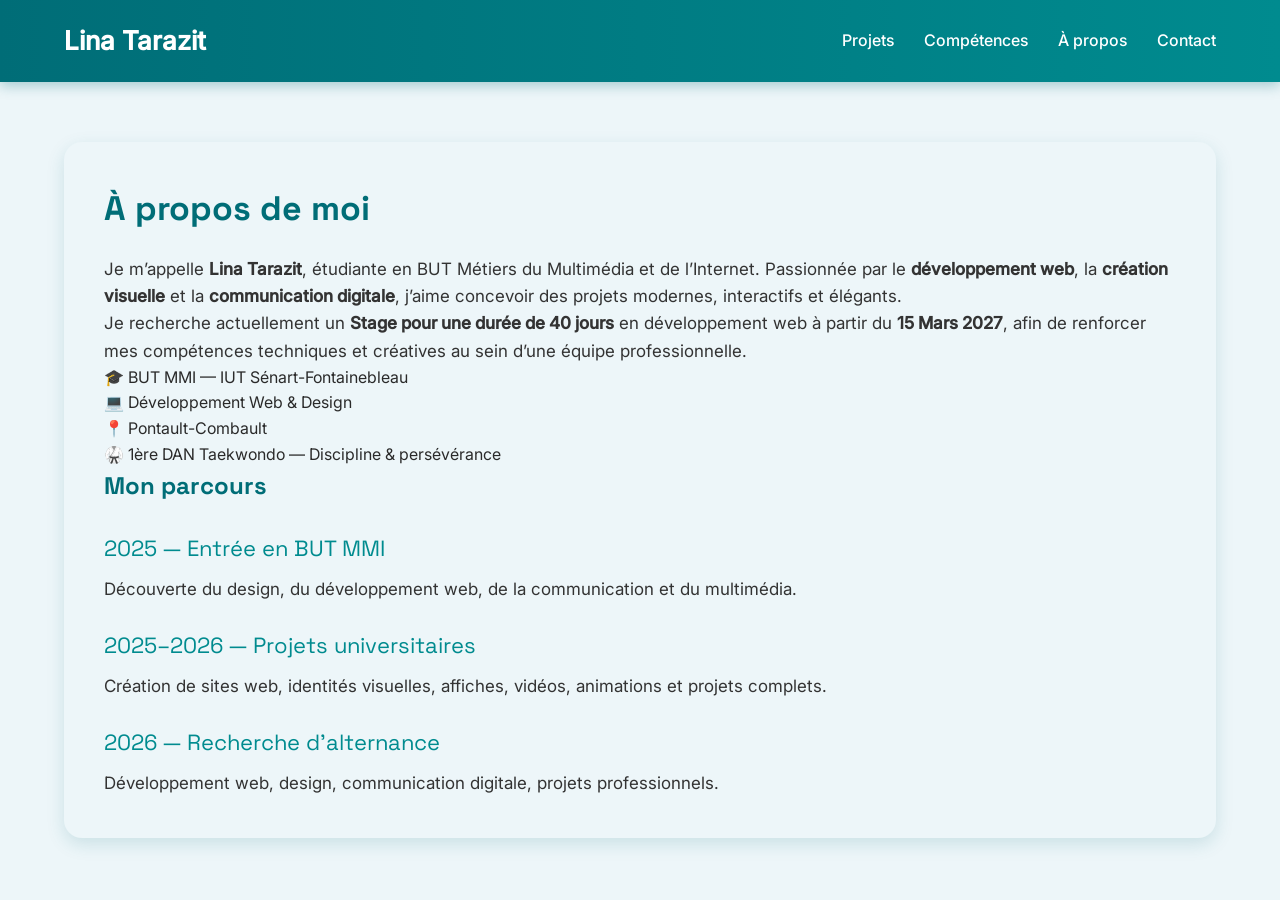
==== commit 969610a2: "Recherche de Stage" ====
--- a/apropos.html
+++ b/apropos.html
@@ -43,8 +43,8 @@
                 </p>
 
                 <p class="intro">
-                    Je recherche actuellement une <strong>alternance de 2 ans</strong> en développement web à partir de
-                    <strong>novembre 2026</strong>, afin de renforcer mes compétences techniques et créatives au sein
+                    Je recherche actuellement un <strong>Stage pour une durée de 40 jours</strong> en développement web à partir du
+                    <strong>15 Mars 2027</strong>, afin de renforcer mes compétences techniques et créatives au sein
                     d’une équipe professionnelle.
                 </p>
 
--- a/style.css
+++ b/style.css
@@ -9,11 +9,81 @@
 }
 
 body {
-    font-family: "Poppins", sans-serif;
+    font-family: 'Inter', sans-serif;
     background: #edf6f9;
     color: #2a2a2a;
     line-height: 1.6;
     overflow-x: hidden;
+}
+
+/* -------------------------------------------------- */
+/* IMPORT DES POLICES LOCALES (dossier Polices) */
+/* -------------------------------------------------- */
+
+@font-face {
+    font-family: 'SpaceGrotesk';
+    src: url('Polices/SpaceGrotesk-Regular.ttf') format('opentype');
+    font-weight: 400;
+}
+
+@font-face {
+    font-family: 'SpaceGrotesk';
+    src: url('Polices/SpaceGrotesk-Bold.ttf') format('opentype');
+    font-weight: 700;
+}
+
+@font-face {
+    font-family: 'Inter';
+    src: url('Polices/Inter_18pt-Regular.ttf') format('truetype');
+    font-weight: 400;
+}
+
+@font-face {
+    font-family: 'Inter';
+    src: url('Polices/Inter_18pt-Medium.ttf') format('truetype');
+    font-weight: 500;
+}
+
+@font-face {
+    font-family: 'JetBrainsMono';
+    src: url('Polices/JetBrainsMono-Regular.ttf') format('truetype');
+    font-weight: 400;
+}
+
+/* TITRES */
+h1, h2 {
+    font-family: 'SpaceGrotesk', sans-serif;
+    font-weight: 700;
+    color: #006d77;
+}
+
+h3 {
+    font-family: 'SpaceGrotesk', sans-serif;
+    font-weight: 400;
+    color: #006d77;
+}
+
+/* PARAGRAPHES */
+p, li {
+    font-family: 'Inter', sans-serif;
+    font-weight: 400;
+    font-size: 17px;
+    line-height: 1.6;
+    color: #333;
+}
+
+/* MENU + BOUTONS */
+nav a, button, .btn-accueil {
+    font-family: 'Inter', sans-serif;
+    font-weight: 500;
+}
+
+/* ACCENTS DEV */
+.code-accent {
+    font-family: 'JetBrainsMono', monospace;
+    font-weight: 400;
+    font-size: 15px;
+    color: #006d77;
 }
 
 /* -------------------------------------------------- */
